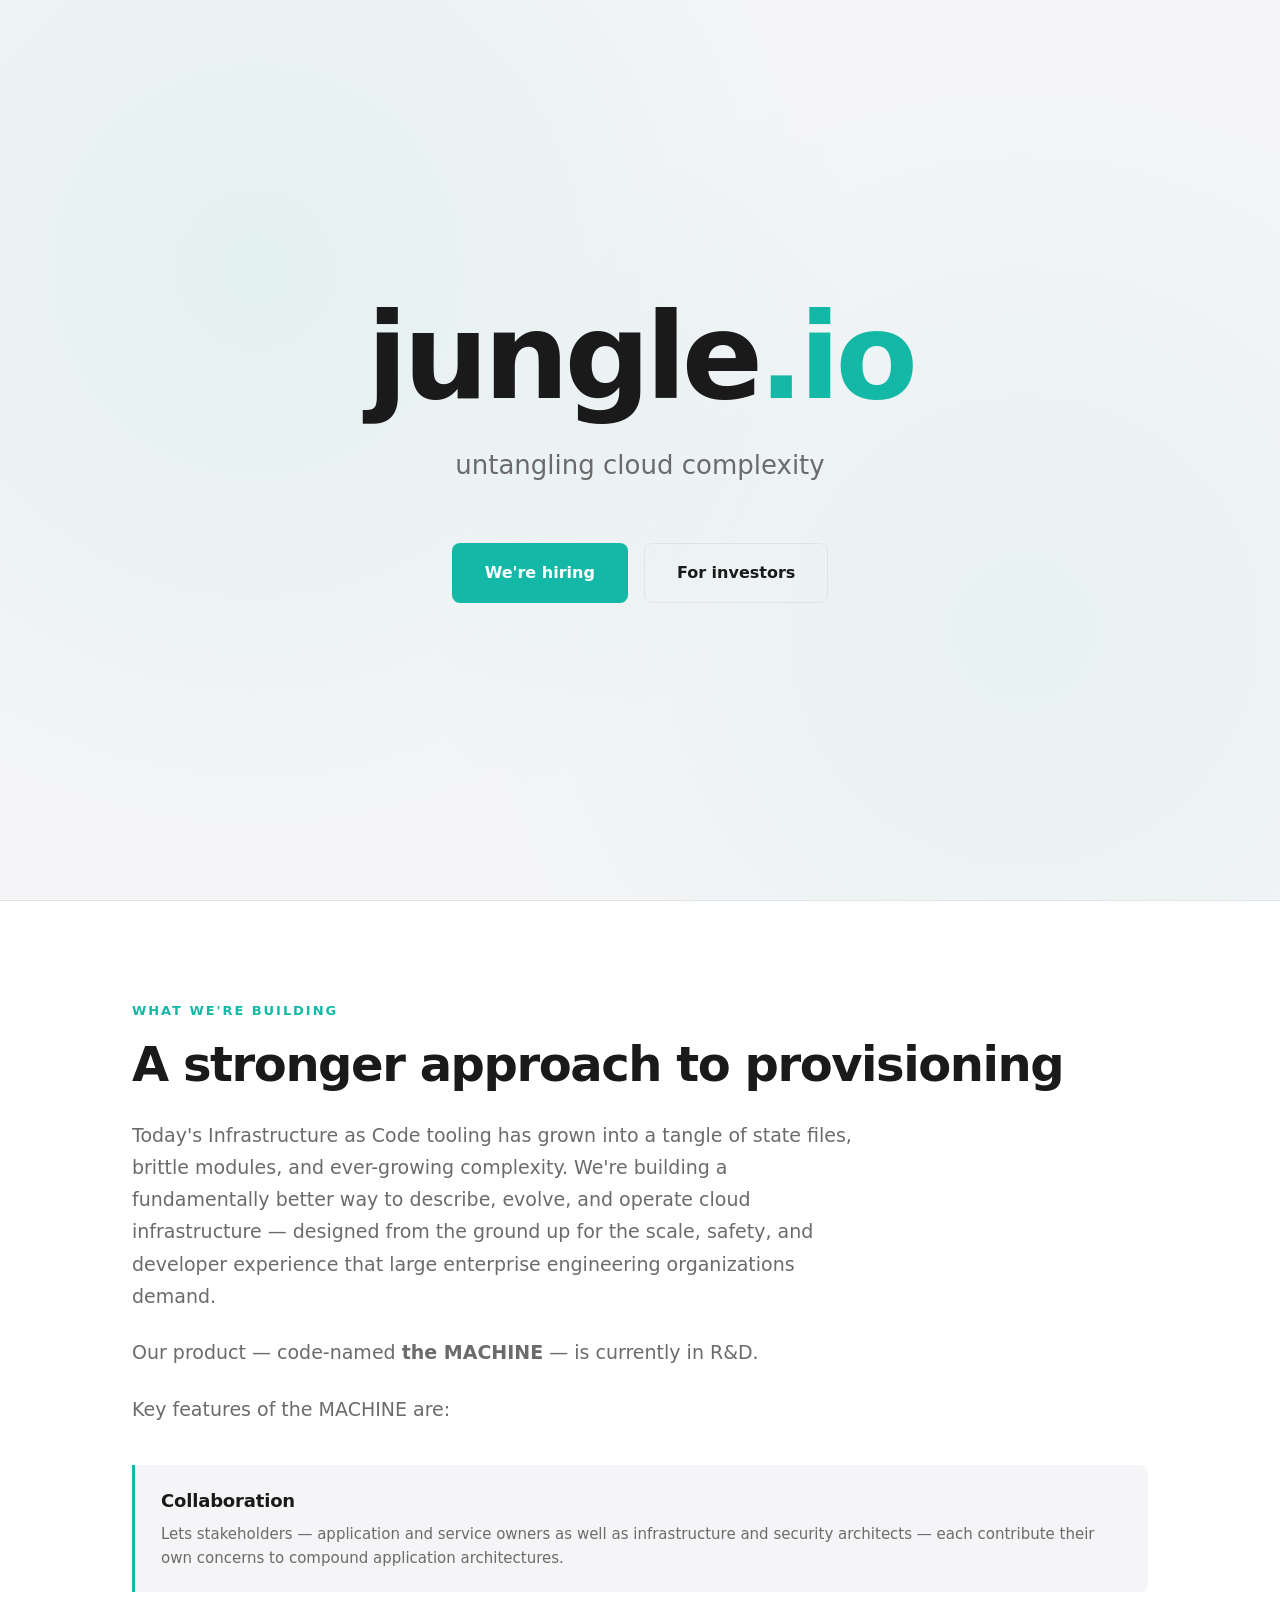
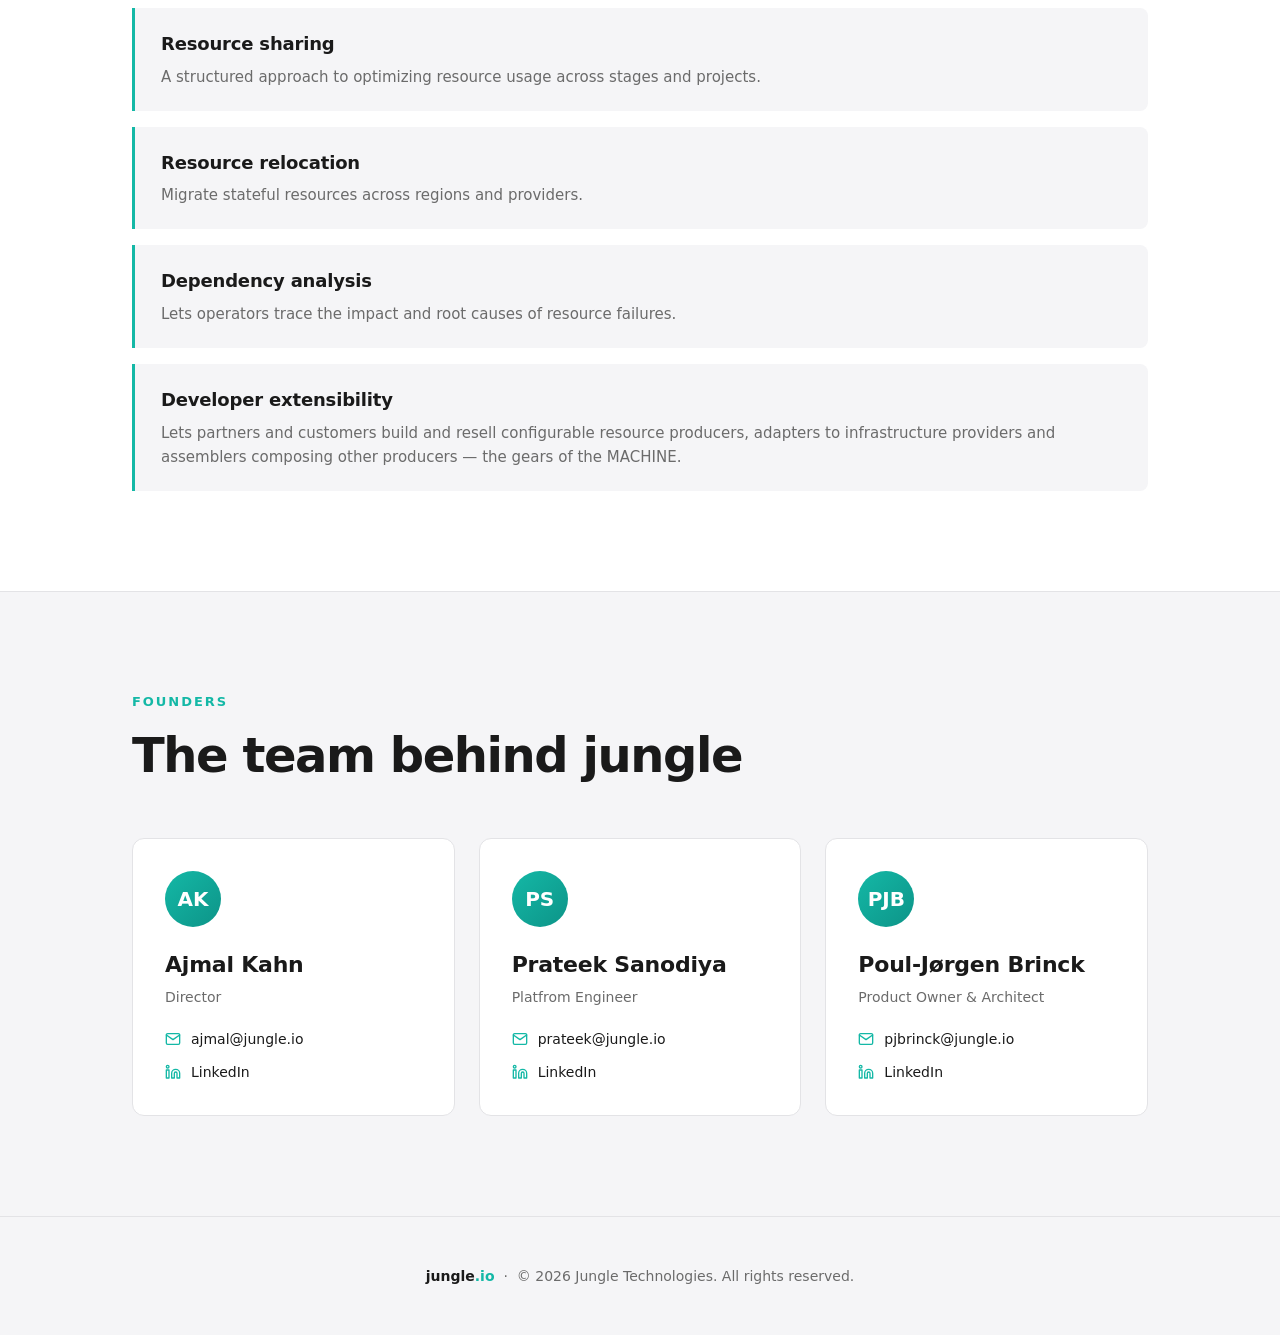
==== index.html @ 98def836 "initial" ====
<!DOCTYPE html>
<html lang="en">
<head>
  <meta charset="UTF-8" />
  <meta name="viewport" content="width=device-width, initial-scale=1.0" />
  <title>jungle.io — Untangling cloud complexity</title>
  <meta name="description" content="jungle.io is building the next generation of Infrastructure as Code tooling for large international enterprises." />
  <link rel="stylesheet" href="styles.css" />
</head>
<body>

  <!-- Hero -->
  <section class="hero">
    <h1>jungle<span class="accent">.io</span></h1>
    <p class="tagline">
      untangling cloud complexity
    </p>
    <div class="cta-row">
      <a href="hiring.html" class="btn btn-primary">We're hiring</a>
      <a href="investors.html" class="btn btn-secondary">For investors</a>
    </div>
  </section>

  <!-- What we're building -->
  <section class="block">
    <div class="container reveal">
      <div class="section-label">What we're building</div>
      <h2 class="section-title">A stronger approach to provisioning</h2>
      <p class="section-lead">
        Today's Infrastructure as Code tooling has grown into a tangle of state files,
        brittle modules, and ever-growing complexity. We're building a fundamentally
        better way to describe, evolve, and operate cloud infrastructure — designed
        from the ground up for the scale, safety, and developer experience that large
        enterprise engineering organizations demand.
      </p>
      <p class="section-lead" style="margin-top: 24px;">
        Our product — code-named <strong>the MACHINE</strong> — is currently in R&amp;D.
      </p>
      <p class="section-lead" style="margin-top: 24px;">
        Key features of the MACHINE are:
      </p>

      <div class="features">
        <div class="feature-item">
          <h3>Collaboration</h3>
          <p>Lets stakeholders — application and service owners as well as infrastructure and security architects — each contribute their own concerns to compound application architectures.</p>
        </div>
        <div class="feature-item">
          <h3>Resource sharing</h3>
          <p>A structured approach to optimizing resource usage across stages and projects.</p>
        </div>
        <div class="feature-item">
          <h3>Resource relocation</h3>
          <p>Migrate stateful resources across regions and providers.</p>
        </div>
        <div class="feature-item">
          <h3>Dependency analysis</h3>
          <p>Lets operators trace the impact and root causes of resource failures.</p>
        </div>
        <div class="feature-item">
          <h3>Developer extensibility</h3>
          <p>Lets partners and customers build and resell configurable resource producers, adapters to infrastructure providers and assemblers composing other producers — the gears of the MACHINE.</p>
        </div>
      </div>
    </div>
  </section>

  <!-- Founders -->
  <section class="block alt">
    <div class="container reveal">
      <div class="section-label">Founders</div>
      <h2 class="section-title">The team behind jungle</h2>

      <div class="founders">
        <!-- Founder 1 -->
        <article class="founder-card">
          <div class="avatar">AK</div>
          <h3>Ajmal Kahn</h3>
          <div class="role">Director</div>
          <ul class="contacts">
            <li>
              <svg class="icon" viewBox="0 0 24 24" fill="none" stroke="currentColor" stroke-width="2" stroke-linecap="round" stroke-linejoin="round"><path d="M4 4h16c1.1 0 2 .9 2 2v12c0 1.1-.9 2-2 2H4c-1.1 0-2-.9-2-2V6c0-1.1.9-2 2-2z"/><polyline points="22,6 12,13 2,6"/></svg>
              <a href="mailto:ajmal@jungle.io">ajmal@jungle.io</a>
            </li>
            <li>
              <svg class="icon" viewBox="0 0 24 24" fill="none" stroke="currentColor" stroke-width="2" stroke-linecap="round" stroke-linejoin="round"><path d="M16 8a6 6 0 0 1 6 6v7h-4v-7a2 2 0 0 0-4 0v7h-4v-7a6 6 0 0 1 6-6z"/><rect x="2" y="9" width="4" height="12"/><circle cx="4" cy="4" r="2"/></svg>
              <a href="https://www.linkedin.com/in/ajmalkhansandiego/" target="_blank" rel="noopener">LinkedIn</a>
            </li>
          </ul>
        </article>

        <!-- Founder 2 -->
        <article class="founder-card">
          <div class="avatar">PS</div>
          <h3>Prateek Sanodiya</h3>
          <div class="role">Platfrom Engineer</div>
          <ul class="contacts">
            <li>
              <svg class="icon" viewBox="0 0 24 24" fill="none" stroke="currentColor" stroke-width="2" stroke-linecap="round" stroke-linejoin="round"><path d="M4 4h16c1.1 0 2 .9 2 2v12c0 1.1-.9 2-2 2H4c-1.1 0-2-.9-2-2V6c0-1.1.9-2 2-2z"/><polyline points="22,6 12,13 2,6"/></svg>
              <a href="mailto:prateek@jungle.io">prateek@jungle.io</a>
            </li>
            <li>
              <svg class="icon" viewBox="0 0 24 24" fill="none" stroke="currentColor" stroke-width="2" stroke-linecap="round" stroke-linejoin="round"><path d="M16 8a6 6 0 0 1 6 6v7h-4v-7a2 2 0 0 0-4 0v7h-4v-7a6 6 0 0 1 6-6z"/><rect x="2" y="9" width="4" height="12"/><circle cx="4" cy="4" r="2"/></svg>
              <a href="https://www.linkedin.com/in/prateek937/" target="_blank" rel="noopener">LinkedIn</a>
            </li>
          </ul>
        </article>

        <!-- Founder 3 -->
        <article class="founder-card">
            <div class="avatar">PJB</div>
            <h3>Poul-Jørgen Brinck</h3>
            <div class="role">Product Owner & Architect</div>
            <ul class="contacts">
                <li>
                <svg class="icon" viewBox="0 0 24 24" fill="none" stroke="currentColor" stroke-width="2" stroke-linecap="round" stroke-linejoin="round"><path d="M4 4h16c1.1 0 2 .9 2 2v12c0 1.1-.9 2-2 2H4c-1.1 0-2-.9-2-2V6c0-1.1.9-2 2-2z"/><polyline points="22,6 12,13 2,6"/></svg>
                <a href="mailto:pjbrinck@jungle.io">pjbrinck@jungle.io</a>
                </li>
                <li>
                <svg class="icon" viewBox="0 0 24 24" fill="none" stroke="currentColor" stroke-width="2" stroke-linecap="round" stroke-linejoin="round"><path d="M16 8a6 6 0 0 1 6 6v7h-4v-7a2 2 0 0 0-4 0v7h-4v-7a6 6 0 0 1 6-6z"/><rect x="2" y="9" width="4" height="12"/><circle cx="4" cy="4" r="2"/></svg>
                <a href="https://www.linkedin.com/in/pjbrinck/" target="_blank" rel="noopener">LinkedIn</a>
                </li>
            </ul>
            </article>
    
          
      </div>
    </div>
  </section>

  <footer>
    <div class="container">
      <span class="brand">jungle<span class="dot">.io</span></span> &nbsp;·&nbsp;
      &copy; 2026 Jungle Technologies. All rights reserved.
    </div>
  </footer>

  <script>
    const observer = new IntersectionObserver((entries) => {
      entries.forEach(e => { if (e.isIntersecting) e.target.classList.add('visible'); });
    }, { threshold: 0.15 });
    document.querySelectorAll('.reveal').forEach(el => observer.observe(el));
  </script>
</body>
</html>
---- styles.css ----
:root {
  --bg: #f5f5f7;
  --bg-alt: #ffffff;
  --bg-dark: #1c1c1e;
  --text: #1a1a1a;
  --text-muted: #6b6b6b;
  --border: #e3e3e6;
  --accent: #14b8a6;
  --accent-hover: #0d9488;
  --shadow: 0 1px 3px rgba(0,0,0,0.04), 0 8px 24px rgba(0,0,0,0.06);
}

* { box-sizing: border-box; margin: 0; padding: 0; }

html { scroll-behavior: smooth; }

body {
  font-family: "Segoe UI", system-ui, -apple-system, "Helvetica Neue", Arial, sans-serif;
  font-size: 17px;
  line-height: 1.6;
  color: var(--text);
  background: var(--bg);
  -webkit-font-smoothing: antialiased;
}

a { color: var(--accent); text-decoration: none; transition: color 0.2s ease; }
a:hover { color: var(--accent-hover); }

.container {
  max-width: 1080px;
  margin: 0 auto;
  padding: 0 32px;
}

/* ---------- Site header (subpages) ---------- */
.site-header {
  border-bottom: 1px solid var(--border);
  background: var(--bg-alt);
  padding: 20px 0;
}
.site-header .container {
  display: flex;
  align-items: center;
  justify-content: space-between;
}
.site-header .brand {
  font-weight: 600;
  font-size: 20px;
  color: var(--text);
  letter-spacing: -0.02em;
}
.site-header .brand .dot { color: var(--accent); }
.site-header nav a {
  margin-left: 28px;
  color: var(--text-muted);
  font-size: 15px;
  font-weight: 500;
}
.site-header nav a:hover { color: var(--accent); }

/* ---------- Hero ---------- */
.hero {
  min-height: 100vh;
  display: flex;
  flex-direction: column;
  justify-content: center;
  align-items: center;
  text-align: center;
  padding: 80px 32px;
  position: relative;
  overflow: hidden;
}

.hero::before {
  content: "";
  position: absolute;
  inset: 0;
  background:
    radial-gradient(circle at 20% 30%, rgba(20,184,166,0.08), transparent 50%),
    radial-gradient(circle at 80% 70%, rgba(20,184,166,0.06), transparent 50%);
  animation: drift 20s ease-in-out infinite alternate;
  z-index: 0;
}

@keyframes drift {
  from { transform: translate(0, 0) scale(1); }
  to   { transform: translate(-30px, 20px) scale(1.05); }
}

.hero > * { position: relative; z-index: 1; }

.hero h1 {
  font-size: clamp(56px, 10vw, 120px);
  font-weight: 700;
  letter-spacing: -0.04em;
  line-height: 1;
  color: var(--text);
  opacity: 0;
  transform: translateY(20px);
  animation: rise 0.9s ease 0.1s forwards;
}
.hero h1 .accent { color: var(--accent); }

.hero .tagline {
  margin-top: 28px;
  font-size: clamp(20px, 2.4vw, 26px);
  color: var(--text-muted);
  font-weight: 400;
  max-width: 720px;
  opacity: 0;
  transform: translateY(20px);
  animation: rise 0.9s ease 0.35s forwards;
}

.hero .cta-row {
  margin-top: 56px;
  display: flex;
  gap: 16px;
  flex-wrap: wrap;
  justify-content: center;
  opacity: 0;
  transform: translateY(20px);
  animation: rise 0.9s ease 0.6s forwards;
}

@keyframes rise {
  to { opacity: 1; transform: translateY(0); }
}

.btn {
  display: inline-block;
  padding: 16px 32px;
  font-size: 16px;
  font-weight: 600;
  border-radius: 8px;
  transition: all 0.25s ease;
  border: 1px solid transparent;
  cursor: pointer;
}
.btn-primary {
  background: var(--accent);
  color: white;
}
.btn-primary:hover {
  background: var(--accent-hover);
  color: white;
  transform: translateY(-2px);
  box-shadow: 0 10px 20px rgba(20,184,166,0.25);
}
.btn-secondary {
  background: transparent;
  color: var(--text);
  border-color: var(--border);
}
.btn-secondary:hover {
  border-color: var(--accent);
  color: var(--accent);
  transform: translateY(-2px);
}

/* ---------- Section ---------- */
section.block {
  padding: 100px 0;
  background: var(--bg-alt);
  border-top: 1px solid var(--border);
}
section.block.alt {
  background: var(--bg);
}

.section-label {
  font-size: 13px;
  font-weight: 600;
  text-transform: uppercase;
  letter-spacing: 0.15em;
  color: var(--accent);
  margin-bottom: 16px;
}
.section-title {
  font-size: clamp(32px, 5vw, 48px);
  font-weight: 700;
  letter-spacing: -0.03em;
  line-height: 1.1;
  margin-bottom: 28px;
}
.section-lead {
  font-size: 19px;
  color: var(--text-muted);
  max-width: 720px;
  line-height: 1.7;
}

/* ---------- Founders ---------- */
.founders {
  display: grid;
  grid-template-columns: repeat(3, 1fr);
  gap: 24px;
  margin-top: 56px;
}
.founder-card {
  background: var(--bg-alt);
  border: 1px solid var(--border);
  border-radius: 12px;
  padding: 32px;
  transition: all 0.3s ease;
}
section.block.alt .founder-card { background: var(--bg-alt); }
.founder-card:hover {
  transform: translateY(-4px);
  box-shadow: var(--shadow);
  border-color: var(--accent);
}
.founder-card .avatar {
  width: 56px;
  height: 56px;
  border-radius: 50%;
  background: linear-gradient(135deg, var(--accent), var(--accent-hover));
  display: flex;
  align-items: center;
  justify-content: center;
  color: white;
  font-weight: 600;
  font-size: 20px;
  margin-bottom: 20px;
}
.founder-card h3 {
  font-size: 22px;
  font-weight: 600;
  letter-spacing: -0.01em;
  margin-bottom: 4px;
}
.founder-card .role {
  font-size: 14px;
  color: var(--text-muted);
  margin-bottom: 20px;
}
.founder-card .contacts {
  list-style: none;
  display: flex;
  flex-direction: column;
  gap: 10px;
}
.founder-card .contacts li {
  display: flex;
  align-items: center;
  gap: 10px;
  font-size: 14px;
  color: var(--text-muted);
}
.founder-card .contacts a { color: var(--text); }
.founder-card .contacts a:hover { color: var(--accent); }
.founder-card .icon {
  display: inline-block;
  width: 16px;
  height: 16px;
  flex-shrink: 0;
  color: var(--accent);
}

/* ---------- Features list ---------- */
.features {
  margin-top: 40px;
  display: grid;
  gap: 16px;
}
.feature-item {
  background: var(--bg);
  border-left: 3px solid var(--accent);
  padding: 22px 26px;
  border-radius: 0 8px 8px 0;
  transition: all 0.3s ease;
}
.feature-item:hover {
  transform: translateX(4px);
  background: var(--bg);
  box-shadow: var(--shadow);
}
.feature-item h3 {
  font-size: 18px;
  font-weight: 600;
  margin-bottom: 6px;
  letter-spacing: -0.01em;
}
.feature-item p {
  color: var(--text-muted);
  font-size: 15px;
  line-height: 1.6;
}

/* ---------- Roles list ---------- */
.roles {
  margin-top: 56px;
  display: grid;
  gap: 16px;
}
.role-item {
  background: var(--bg-alt);
  border: 1px solid var(--border);
  border-radius: 12px;
  padding: 28px 32px;
  transition: all 0.3s ease;
}
.role-item:hover {
  border-color: var(--accent);
  transform: translateX(4px);
}
.role-item h3 {
  font-size: 20px;
  font-weight: 600;
  margin-bottom: 6px;
}
.role-item .meta {
  font-size: 13px;
  color: var(--accent);
  text-transform: uppercase;
  letter-spacing: 0.1em;
  font-weight: 600;
  margin-bottom: 12px;
}
.role-item p {
  color: var(--text-muted);
  font-size: 15px;
}

/* ---------- Values ---------- */
.values {
  margin-top: 56px;
  display: grid;
  grid-template-columns: repeat(2, 1fr);
  gap: 32px;
}
.value-item h3 {
  font-size: 20px;
  font-weight: 600;
  margin-bottom: 8px;
}
.value-item h3::before {
  content: "—";
  color: var(--accent);
  margin-right: 10px;
}
.value-item p {
  color: var(--text-muted);
  font-size: 16px;
}

/* ---------- Contact box ---------- */
.contact-box {
  margin-top: 48px;
  padding: 40px;
  background: var(--bg-alt);
  border: 1px solid var(--border);
  border-radius: 12px;
  text-align: center;
}
section.block.alt .contact-box { background: var(--bg); }
.contact-box .label {
  font-size: 13px;
  text-transform: uppercase;
  letter-spacing: 0.15em;
  color: var(--text-muted);
  margin-bottom: 12px;
}
.contact-box a {
  font-size: 28px;
  font-weight: 600;
  letter-spacing: -0.02em;
}

/* ---------- Footer ---------- */
footer {
  padding: 48px 0;
  background: var(--bg);
  border-top: 1px solid var(--border);
  text-align: center;
  color: var(--text-muted);
  font-size: 14px;
}
footer .brand { color: var(--text); font-weight: 600; }
footer .dot { color: var(--accent); }

/* ---------- Reveal on scroll ---------- */
.reveal {
  opacity: 0;
  transform: translateY(24px);
  transition: opacity 0.7s ease, transform 0.7s ease;
}
.reveal.visible {
  opacity: 1;
  transform: translateY(0);
}

/* ---------- Responsive ---------- */
@media (max-width: 820px) {
  .founders { grid-template-columns: 1fr; }
  .values { grid-template-columns: 1fr; }
  .container { padding: 0 24px; }
  section.block { padding: 72px 0; }
  .site-header nav a { margin-left: 16px; }
}
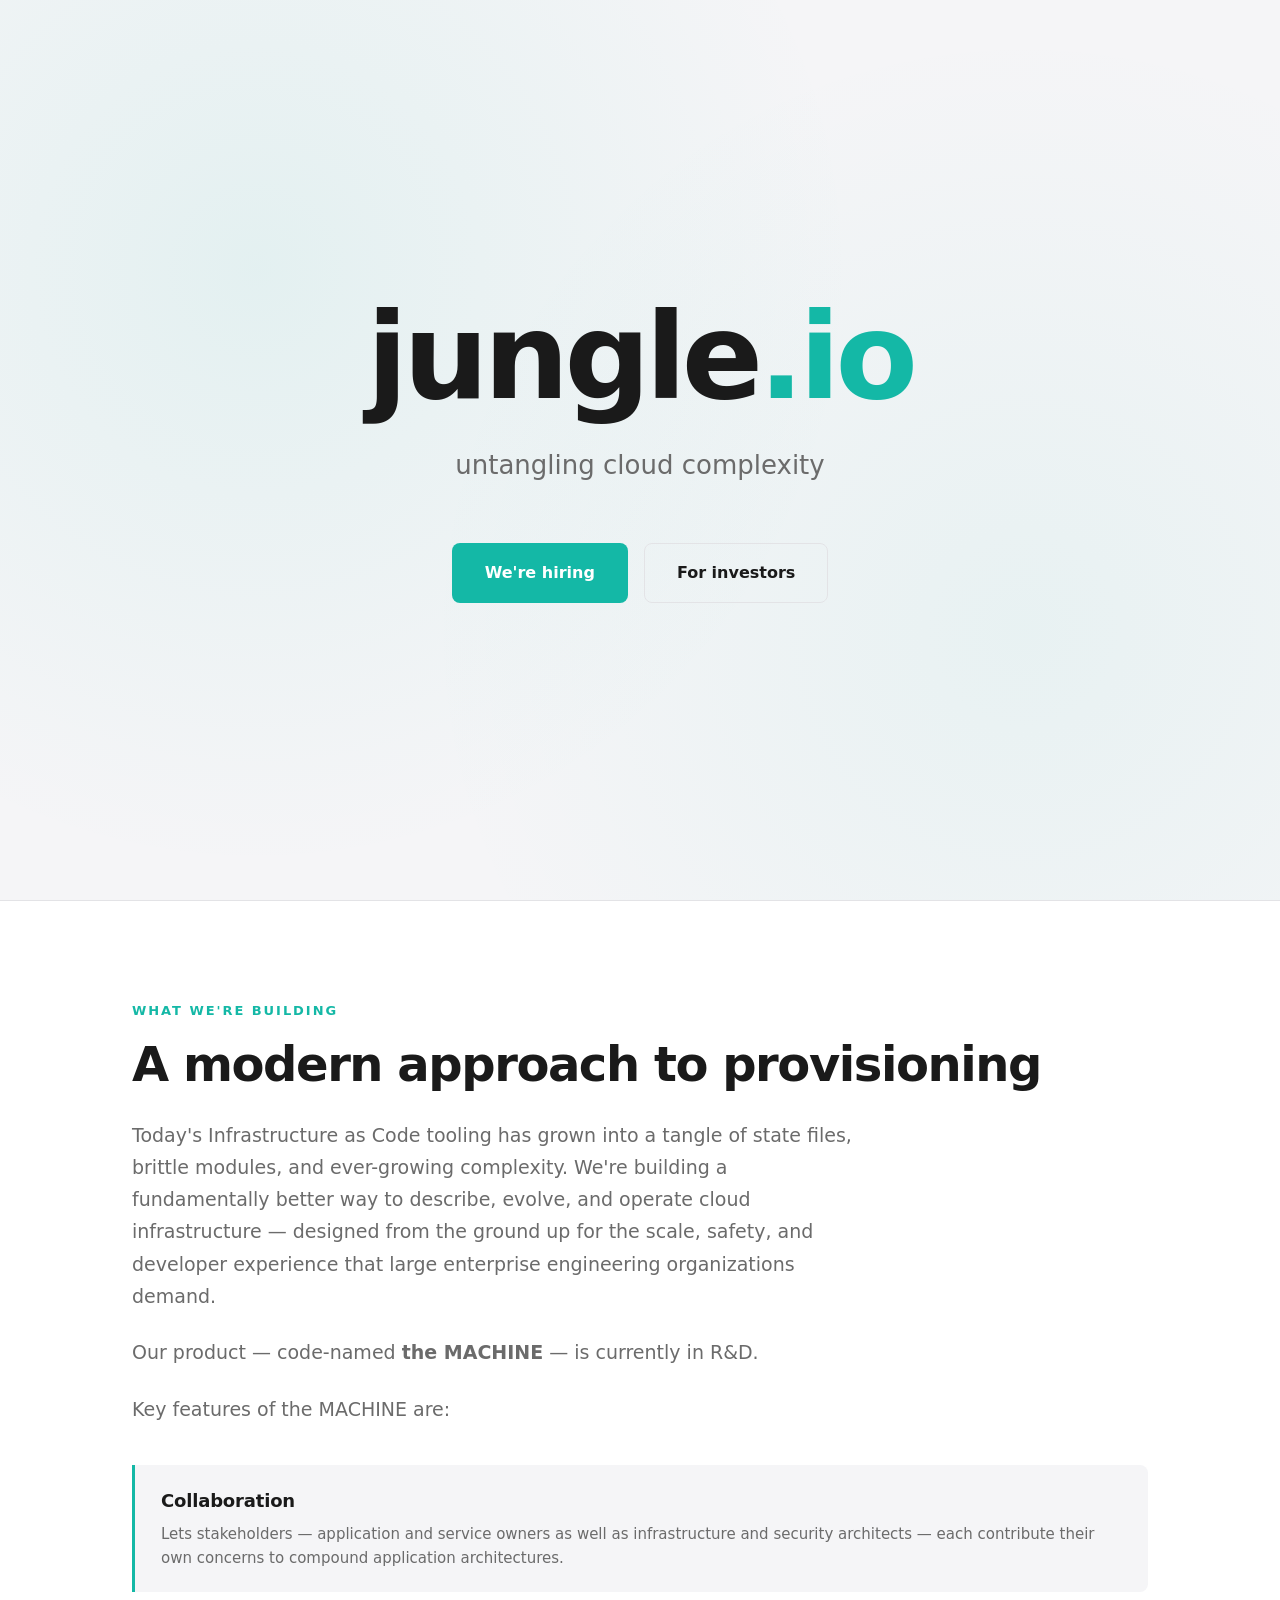
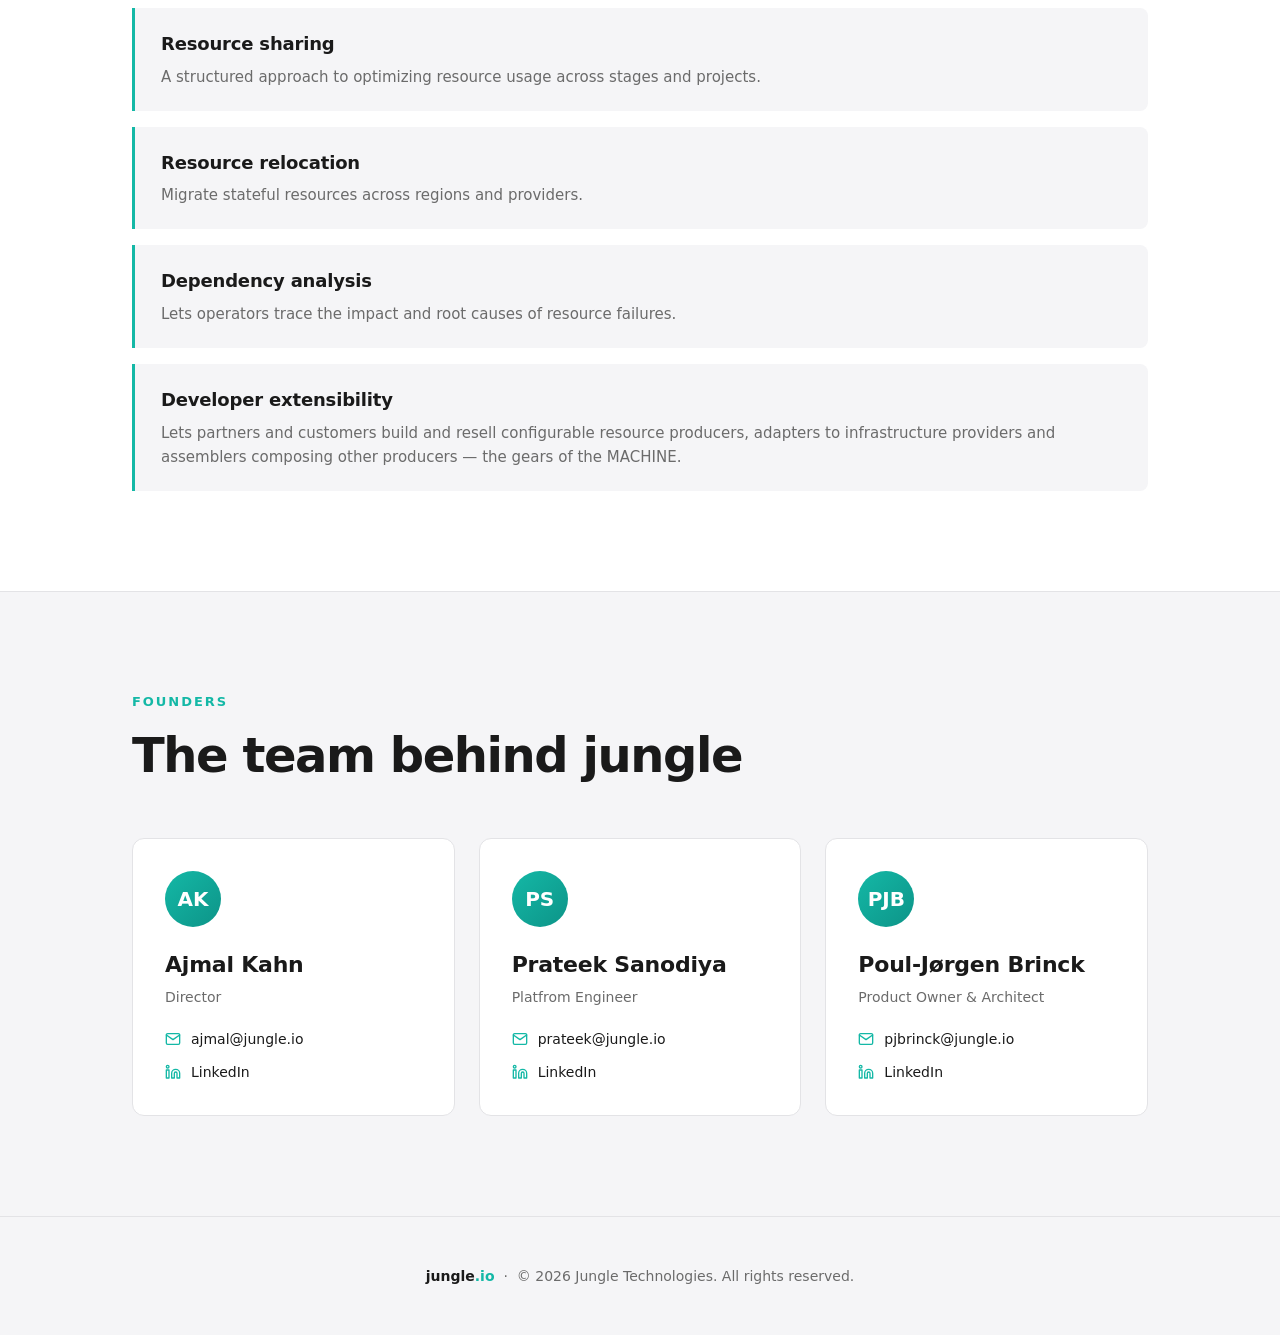
==== commit 5aaad31e: "testing" ====
--- a/index.html
+++ b/index.html
@@ -25,7 +25,7 @@
   <section class="block">
     <div class="container reveal">
       <div class="section-label">What we're building</div>
-      <h2 class="section-title">A stronger approach to provisioning</h2>
+      <h2 class="section-title">A modern approach to provisioning</h2>
       <p class="section-lead">
         Today's Infrastructure as Code tooling has grown into a tangle of state files,
         brittle modules, and ever-growing complexity. We're building a fundamentally
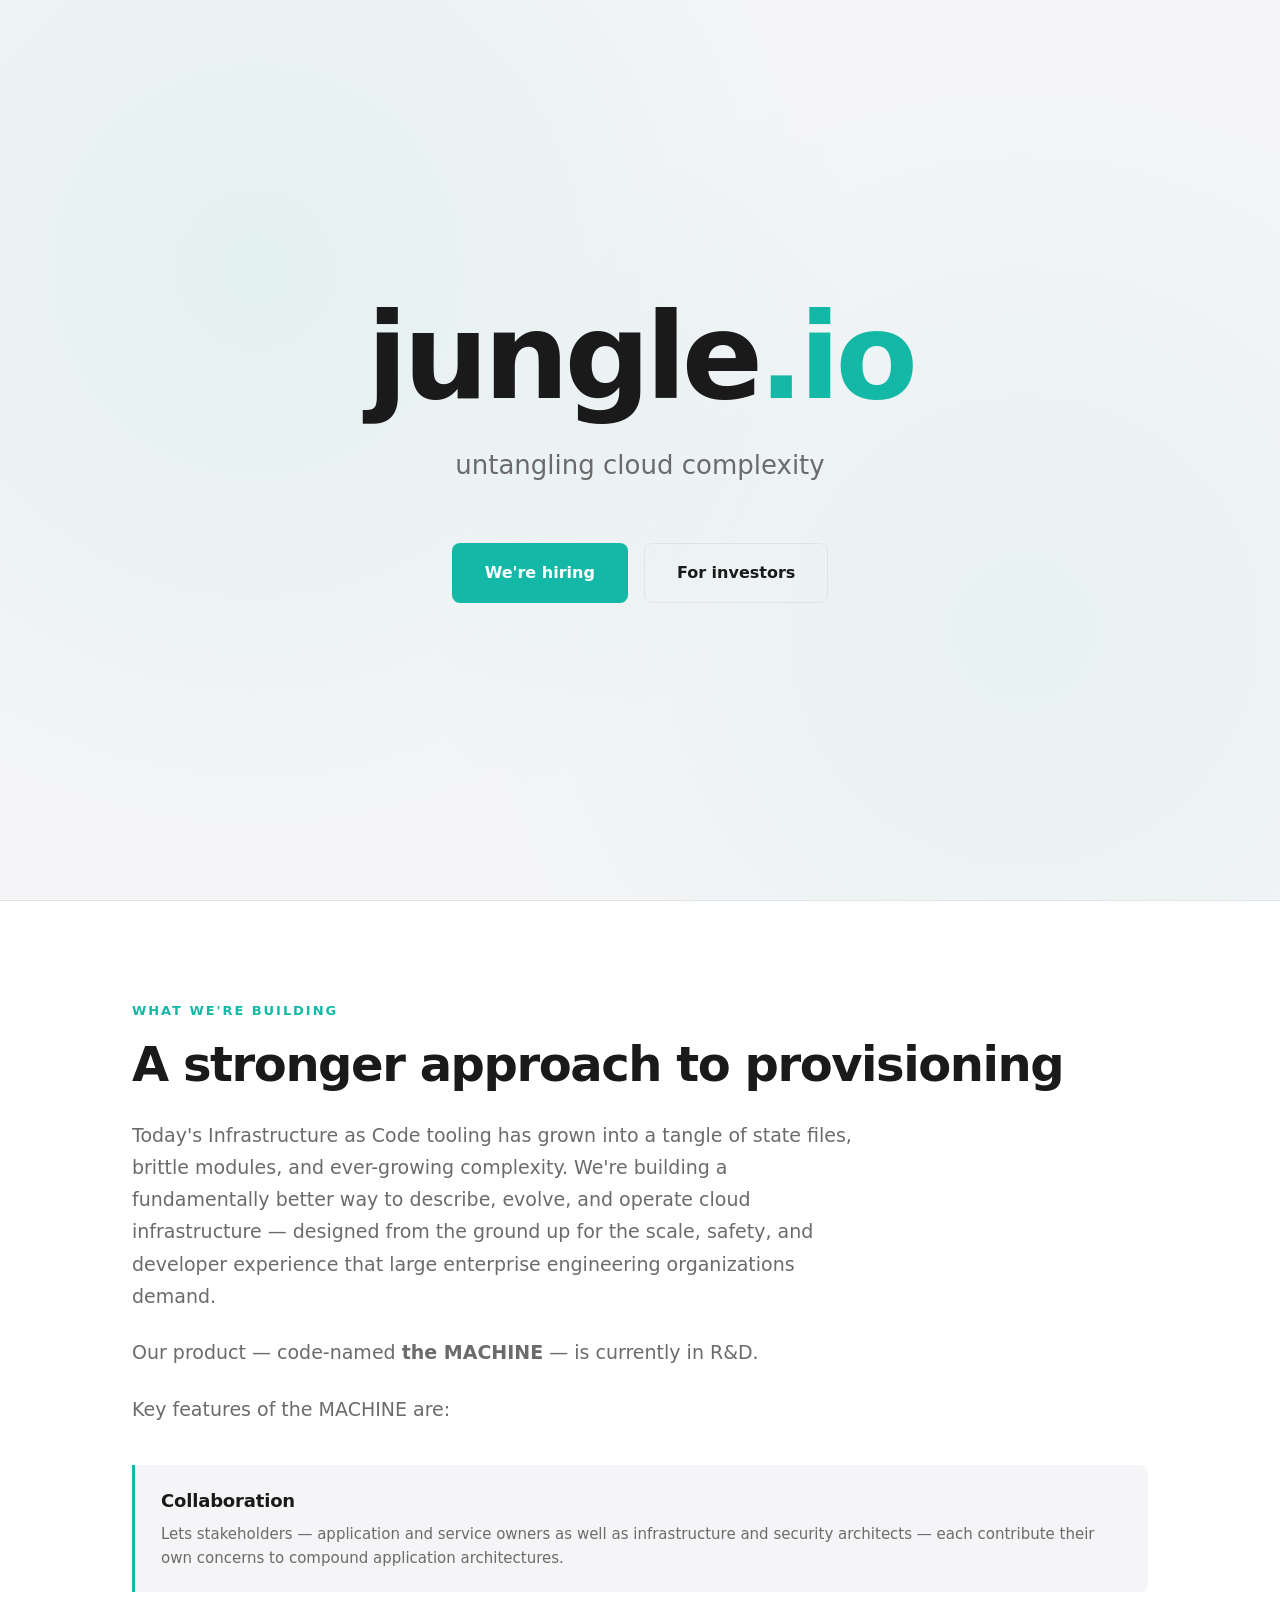
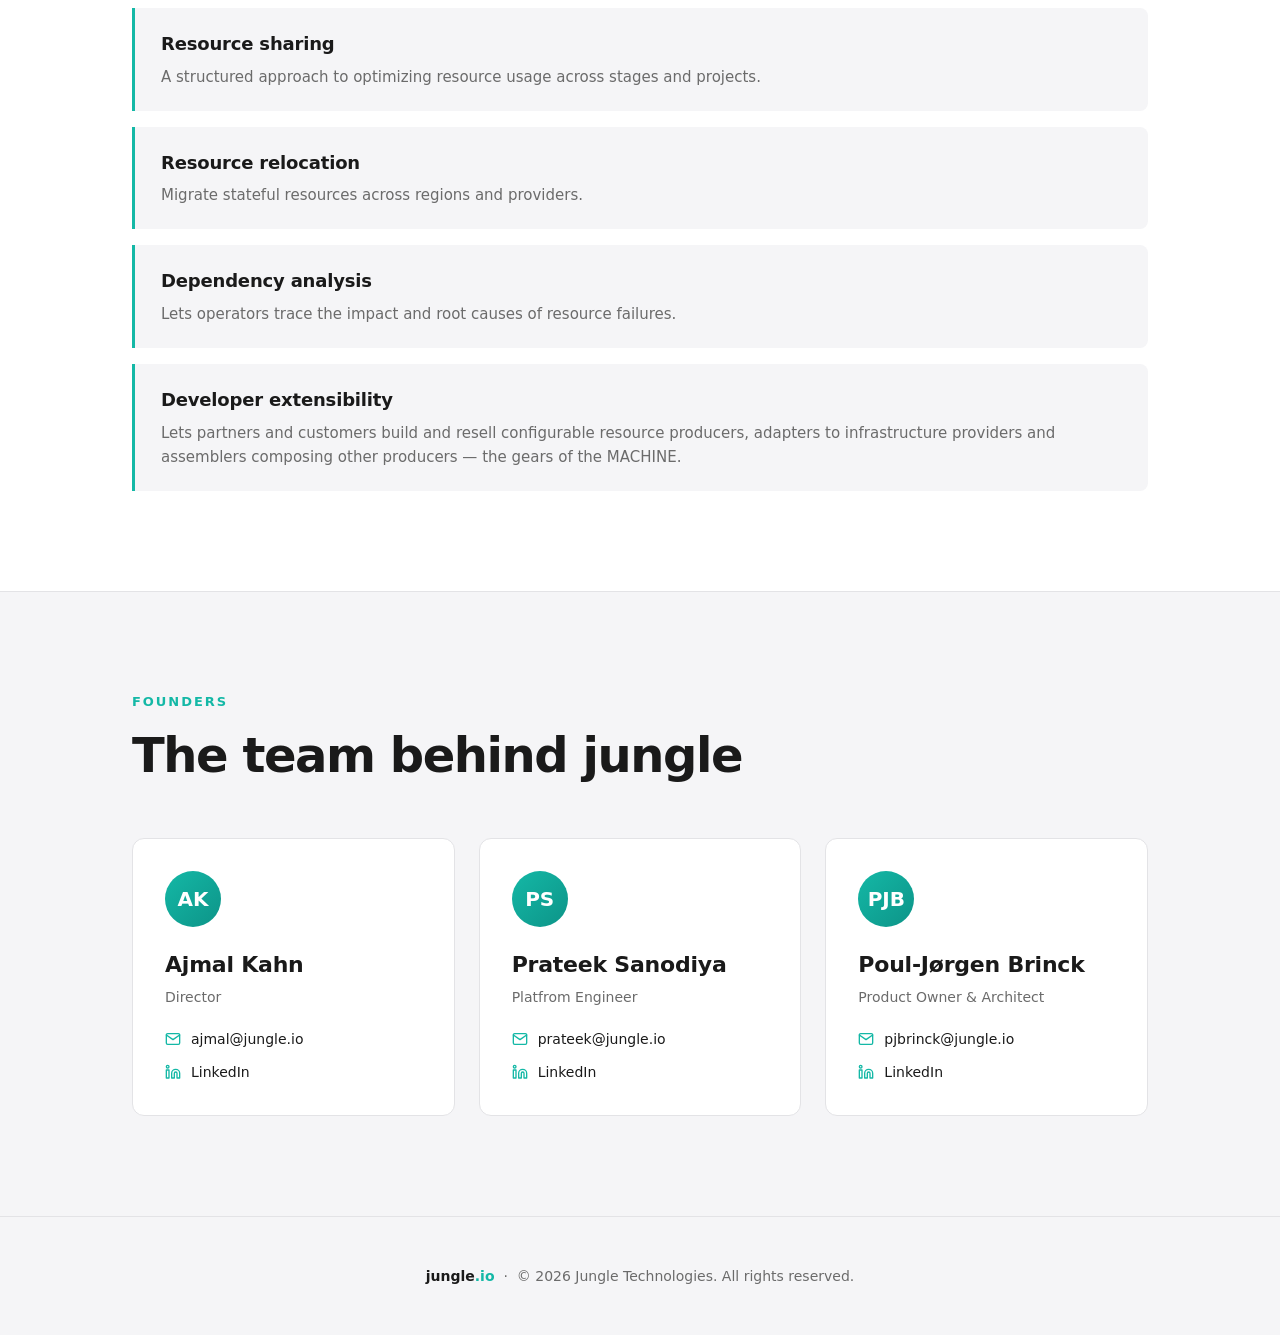
==== commit a731e128: "testing 2" ====
--- a/index.html
+++ b/index.html
@@ -3,7 +3,7 @@
 <head>
   <meta charset="UTF-8" />
   <meta name="viewport" content="width=device-width, initial-scale=1.0" />
-  <title>jungle.io — Untangling cloud complexity</title>
+  <title>jungle.io — Untangling cloud complexity...</title>
   <meta name="description" content="jungle.io is building the next generation of Infrastructure as Code tooling for large international enterprises." />
   <link rel="stylesheet" href="styles.css" />
 </head>
@@ -25,7 +25,7 @@
   <section class="block">
     <div class="container reveal">
       <div class="section-label">What we're building</div>
-      <h2 class="section-title">A modern approach to provisioning</h2>
+      <h2 class="section-title">A stronger approach to provisioning</h2>
       <p class="section-lead">
         Today's Infrastructure as Code tooling has grown into a tangle of state files,
         brittle modules, and ever-growing complexity. We're building a fundamentally
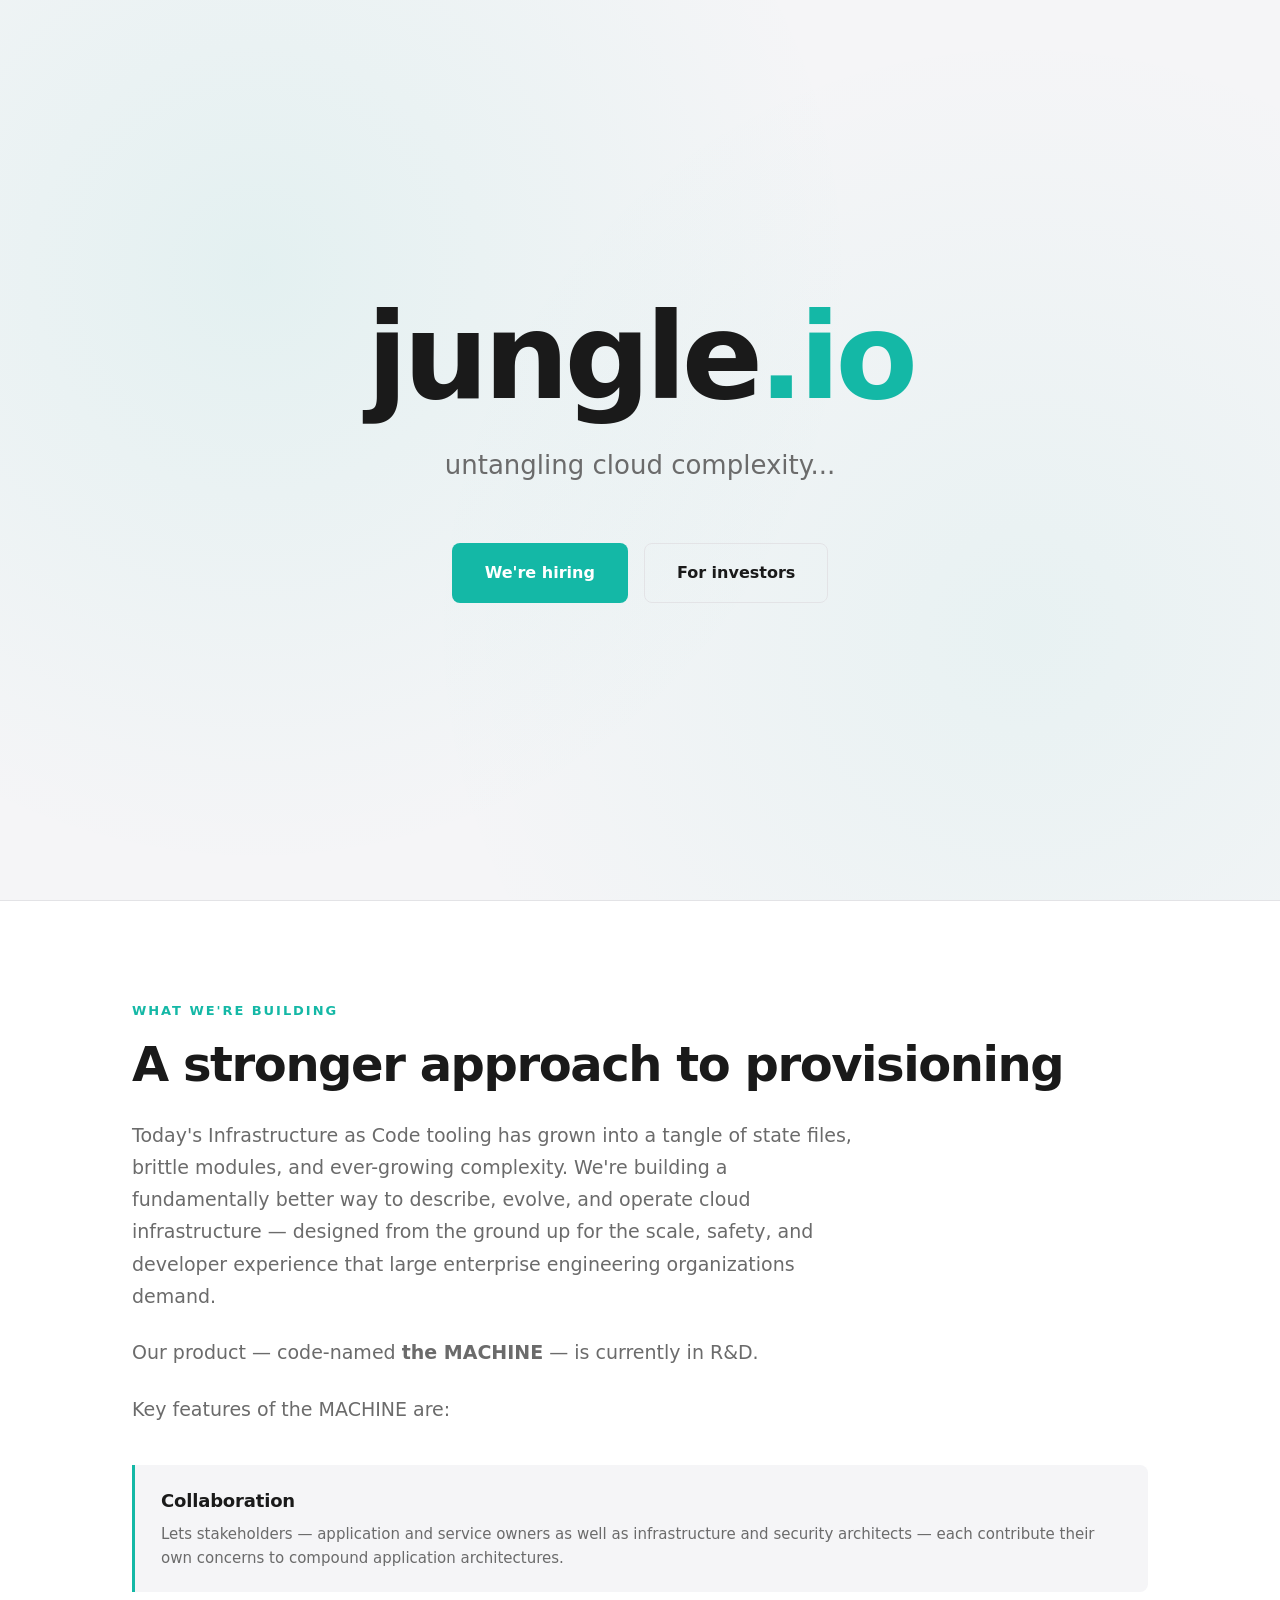
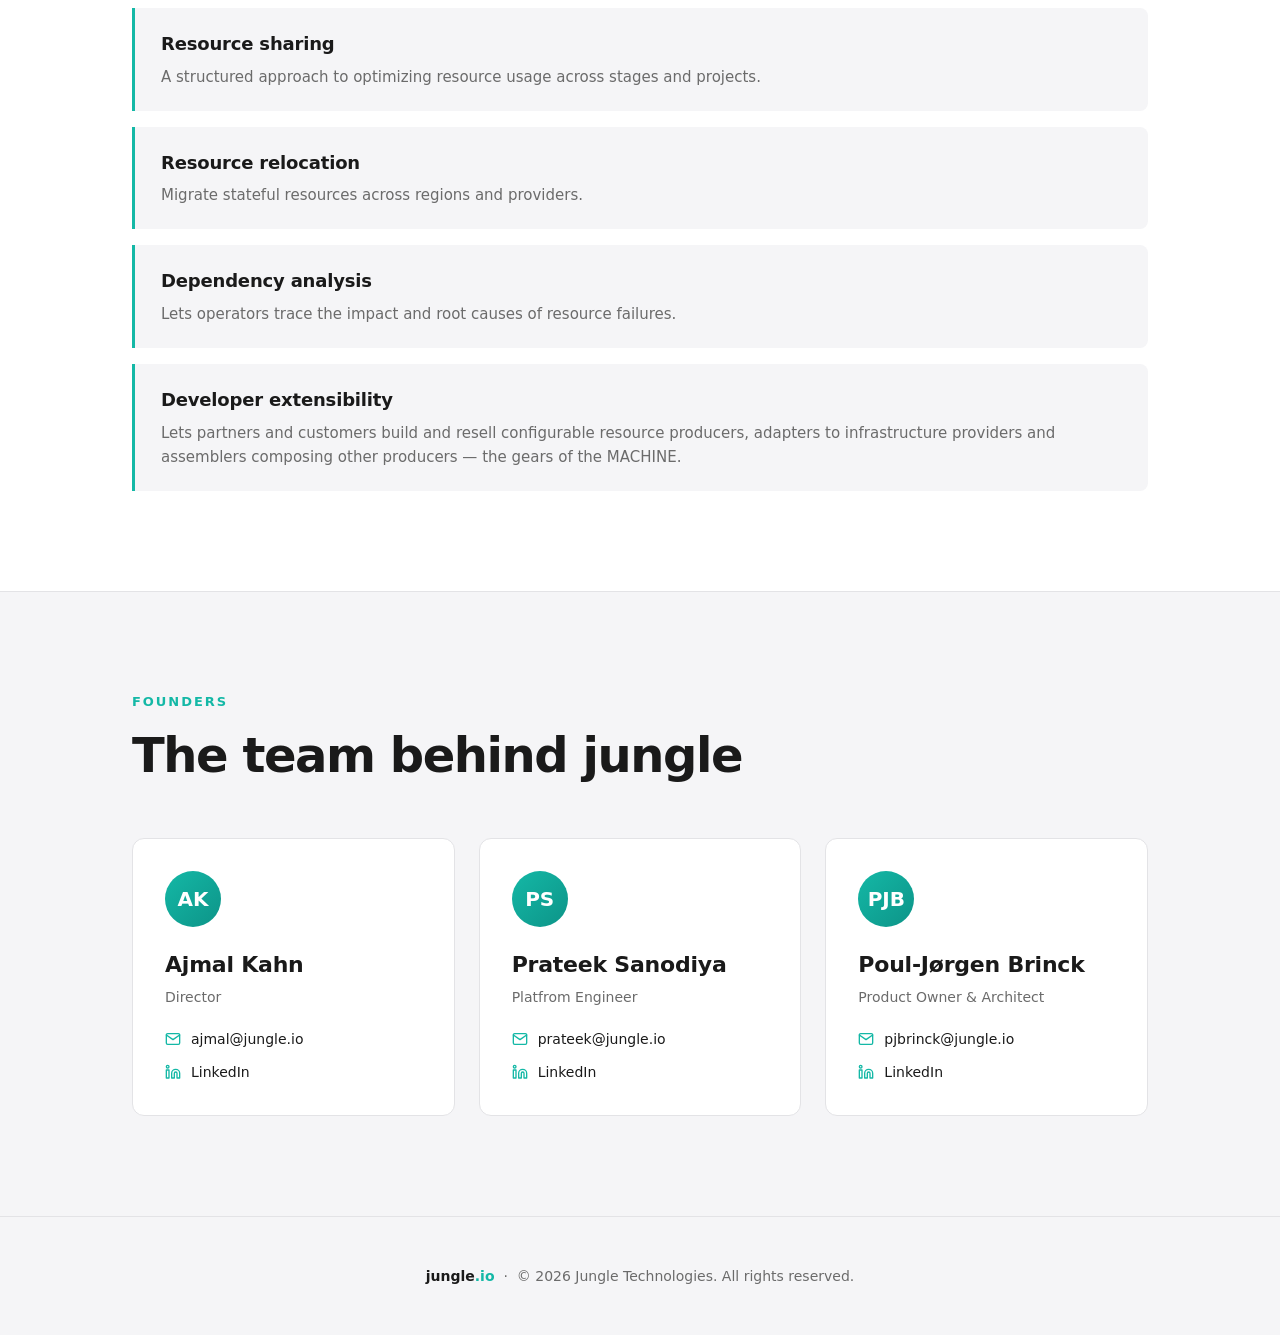
==== commit 154720de: "testing 4" ====
--- a/index.html
+++ b/index.html
@@ -3,7 +3,7 @@
 <head>
   <meta charset="UTF-8" />
   <meta name="viewport" content="width=device-width, initial-scale=1.0" />
-  <title>jungle.io — Untangling cloud complexity...</title>
+  <title>jungle.io — Untangling cloud complexity</title>
   <meta name="description" content="jungle.io is building the next generation of Infrastructure as Code tooling for large international enterprises." />
   <link rel="stylesheet" href="styles.css" />
 </head>
@@ -13,7 +13,7 @@
   <section class="hero">
     <h1>jungle<span class="accent">.io</span></h1>
     <p class="tagline">
-      untangling cloud complexity
+      untangling cloud complexity...
     </p>
     <div class="cta-row">
       <a href="hiring.html" class="btn btn-primary">We're hiring</a>
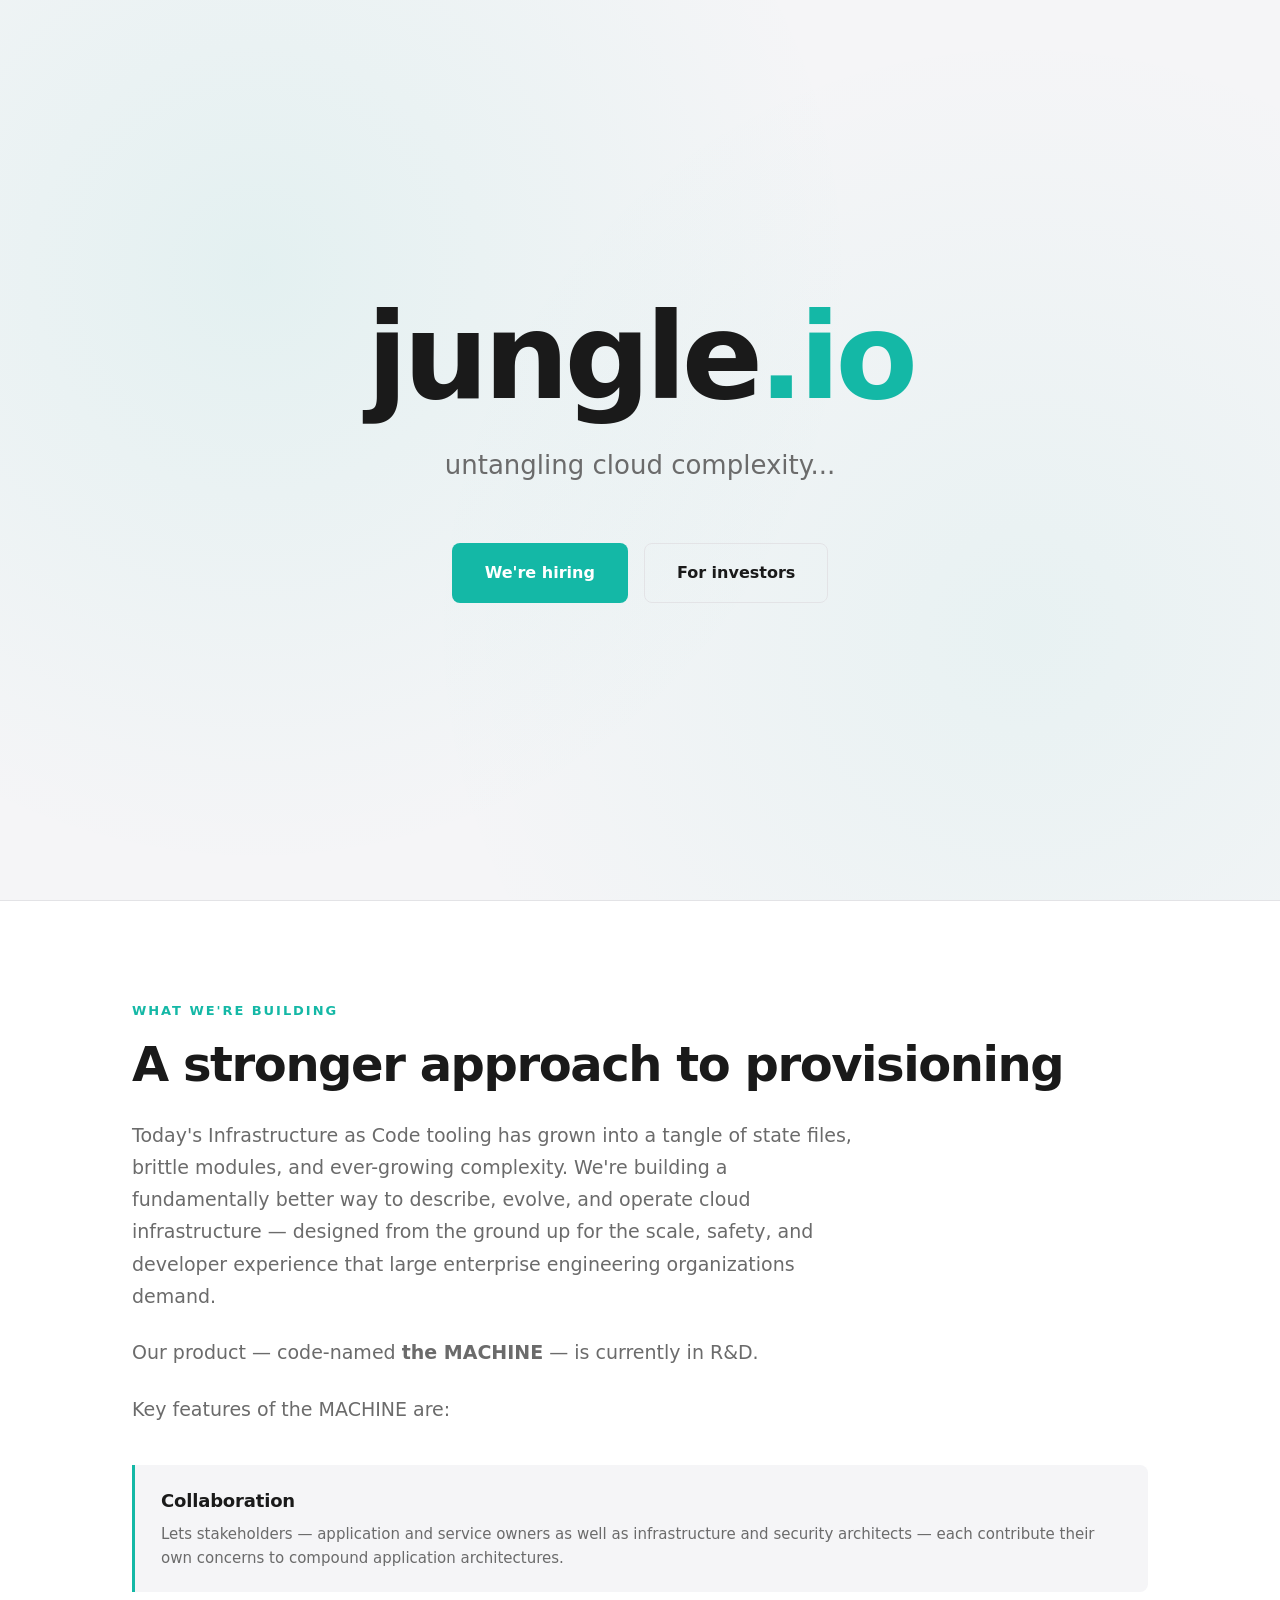
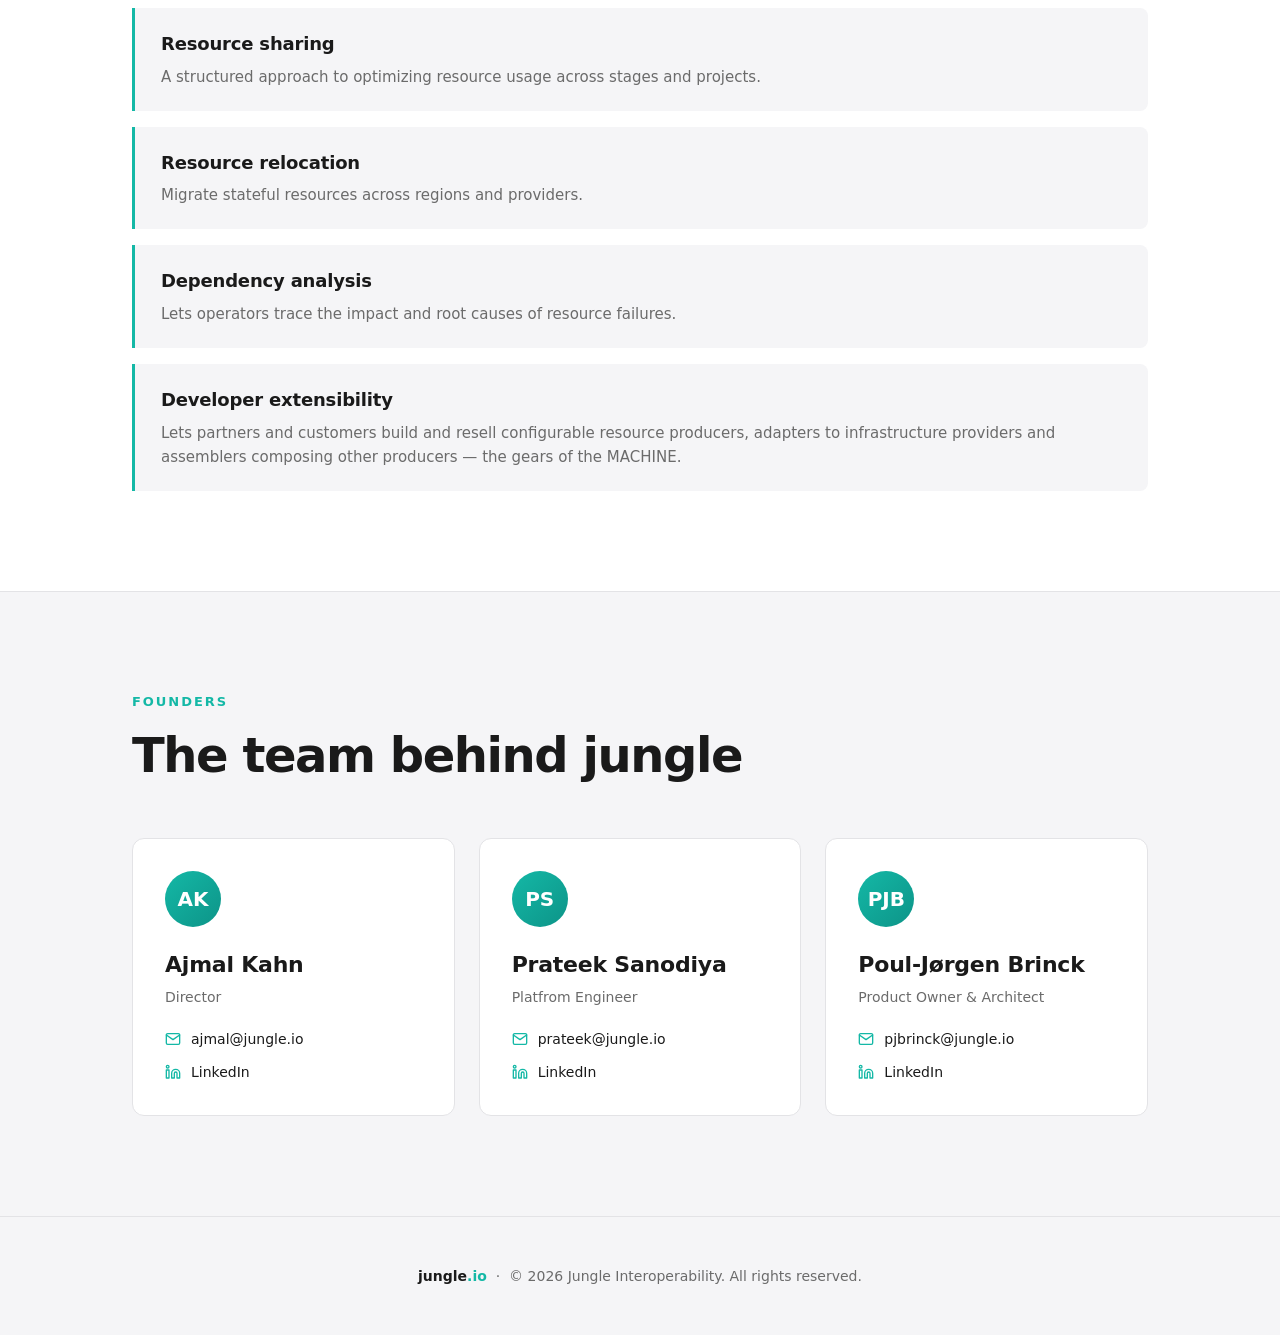
==== commit 56500855: "name change" ====
--- a/index.html
+++ b/index.html
@@ -131,7 +131,7 @@
   <footer>
     <div class="container">
       <span class="brand">jungle<span class="dot">.io</span></span> &nbsp;·&nbsp;
-      &copy; 2026 Jungle Technologies. All rights reserved.
+      &copy; 2026 Jungle Interoperability. All rights reserved.
     </div>
   </footer>
 
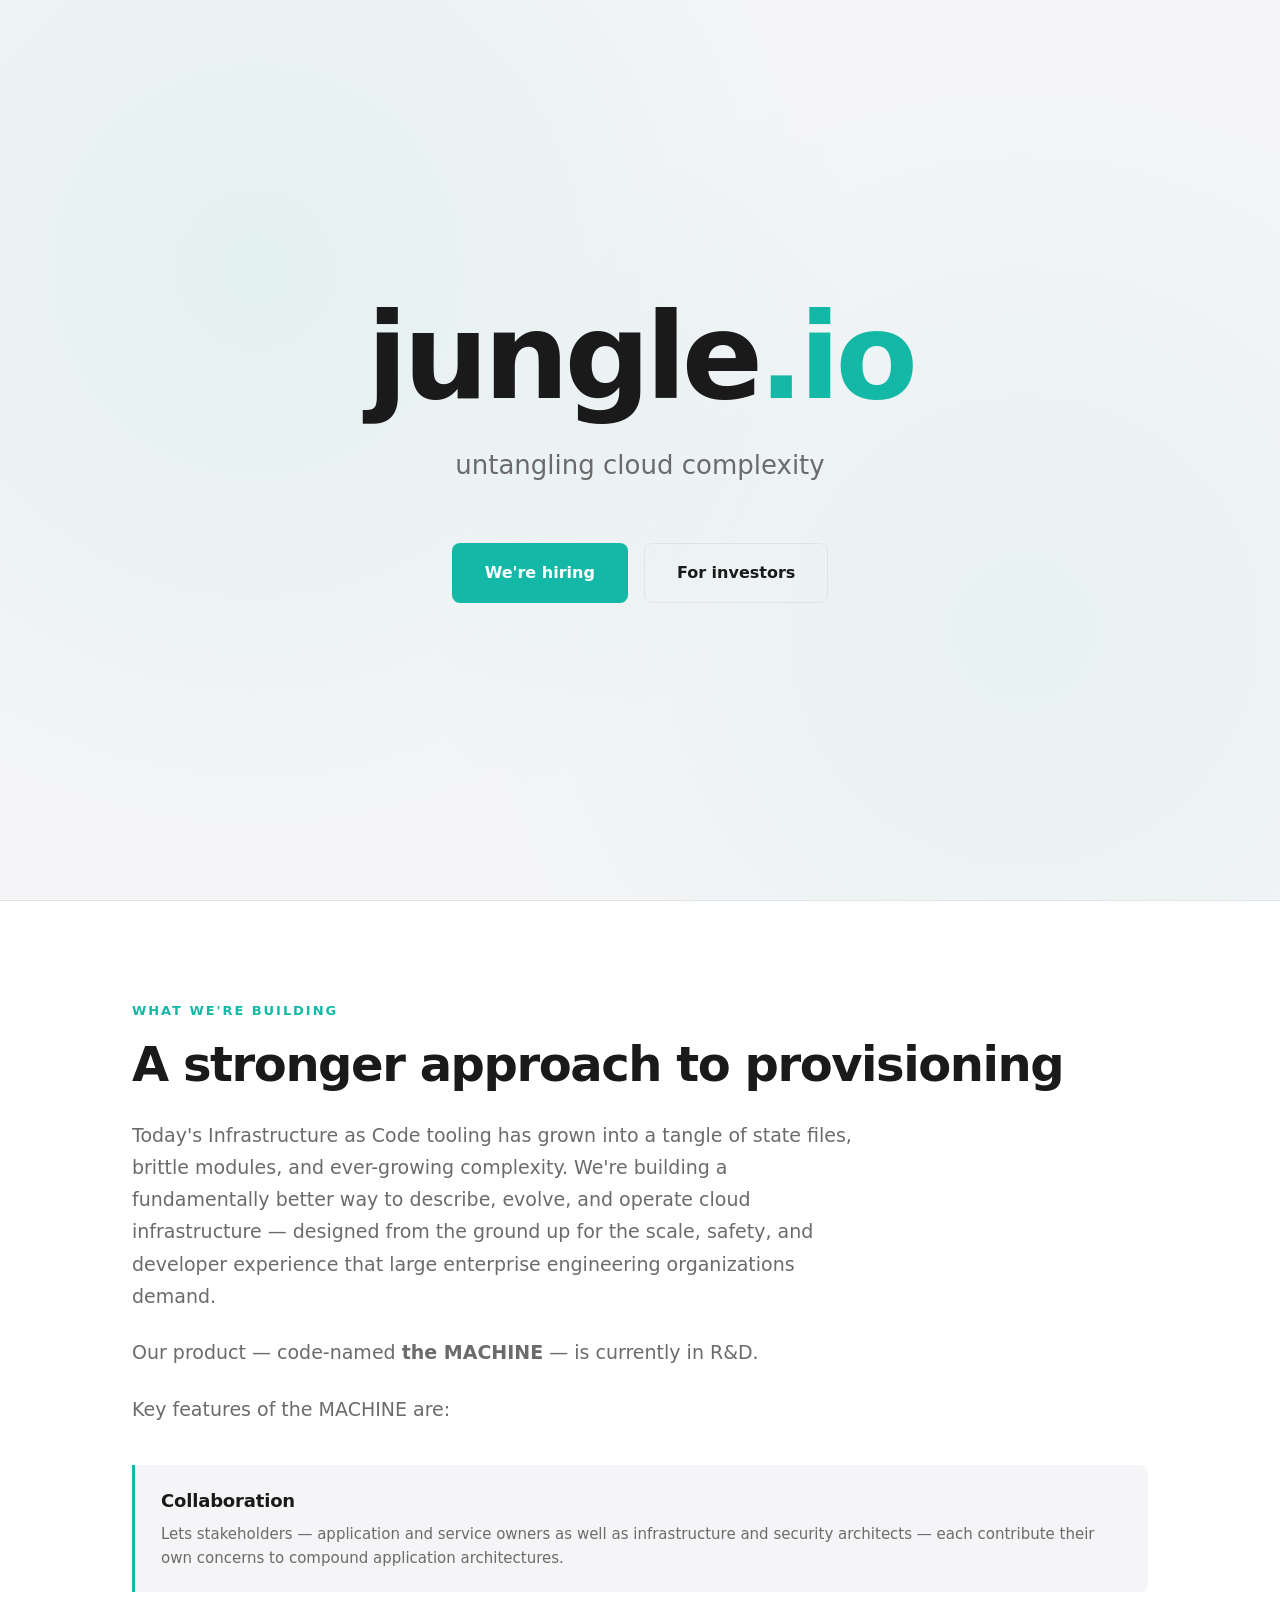
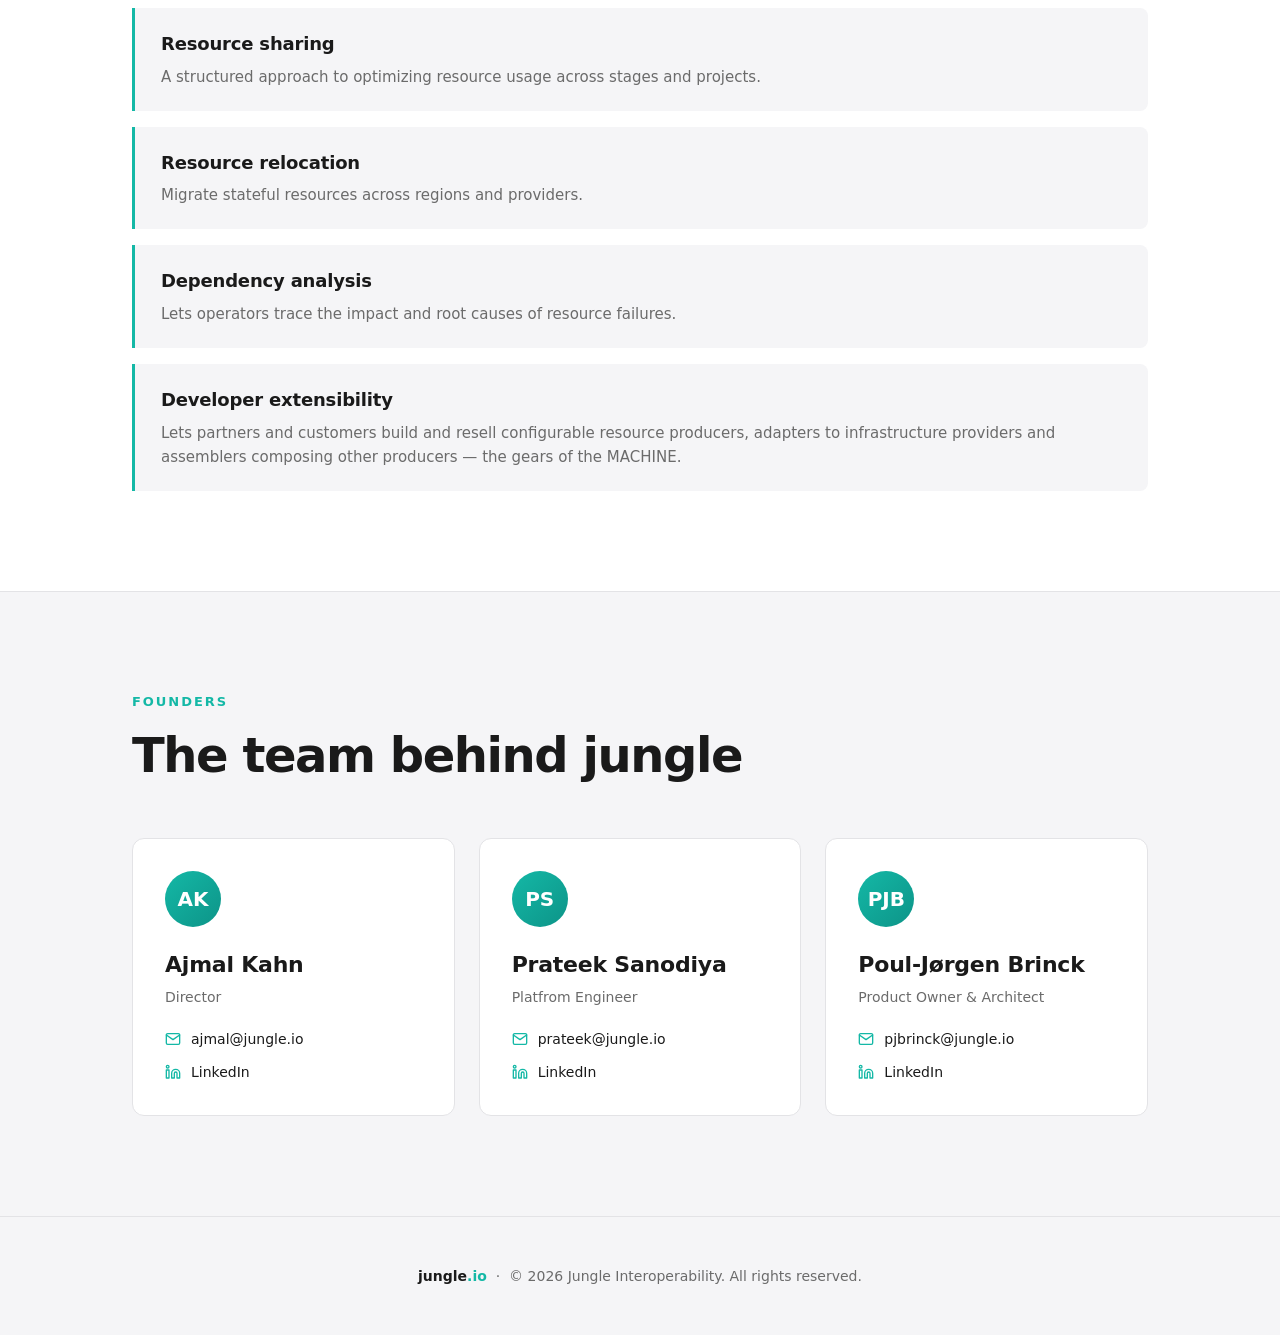
==== commit 70f9b4c3: "Testing 6" ====
--- a/index.html
+++ b/index.html
@@ -13,7 +13,7 @@
   <section class="hero">
     <h1>jungle<span class="accent">.io</span></h1>
     <p class="tagline">
-      untangling cloud complexity...
+      untangling cloud complexity
     </p>
     <div class="cta-row">
       <a href="hiring.html" class="btn btn-primary">We're hiring</a>
